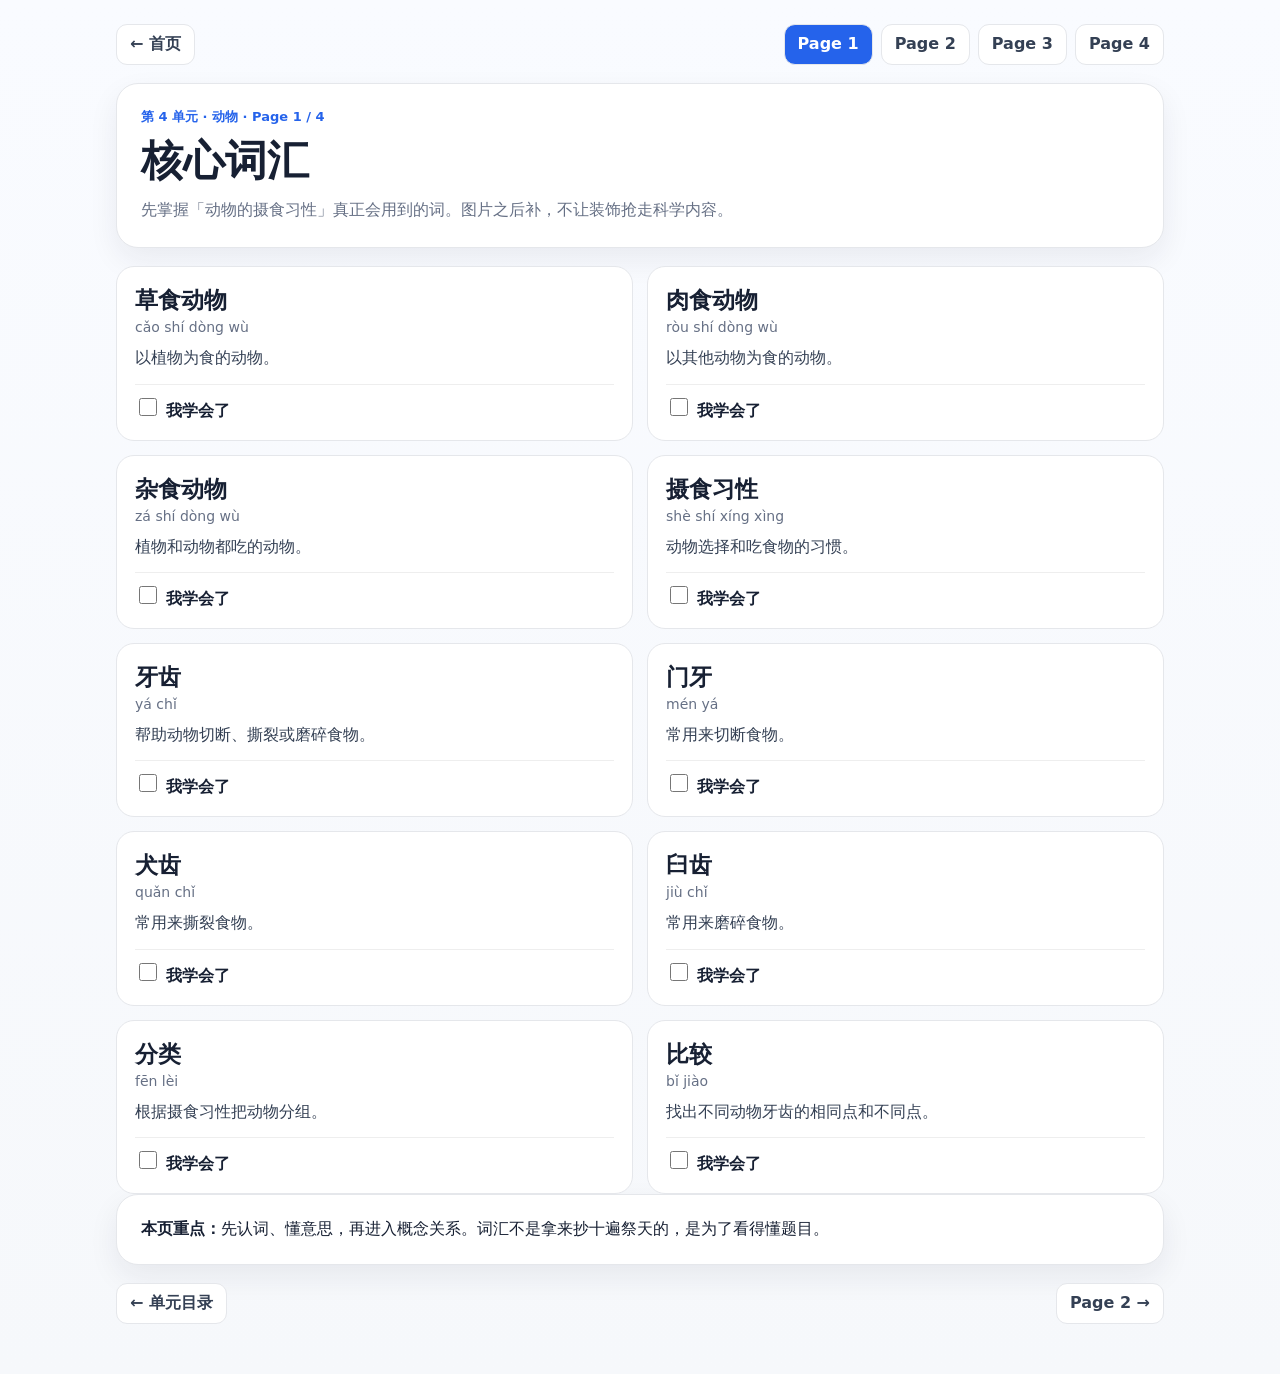
==== unit.html @ 315d16ac "Add reusable Unit 4-10 four-page learning interface" ====
<!doctype html><html lang="zh-Hans"><head><meta charset="utf-8"><meta name="viewport" content="width=device-width,initial-scale=1"><title>三年级科学</title><style>:root{--b:#2563eb;--g:#15803d;--r:#b42318;--bg:#f6f8fb;--line:#e5e7eb;--muted:#667085}*{box-sizing:border-box}body{margin:0;font-family:system-ui,-apple-system,"PingFang SC","Microsoft YaHei",sans-serif;background:linear-gradient(#f9fbff,#f6f8fb);color:#172033}.w{max-width:1080px;margin:auto;padding:24px 16px 50px}.nav,.foot{display:flex;justify-content:space-between;gap:10px;flex-wrap:wrap;margin-bottom:18px}.btn,.tab{border:1px solid var(--line);background:#fff;color:#344054;text-decoration:none;padding:9px 13px;border-radius:11px;font-weight:800}.tabs{display:flex;gap:8px;flex-wrap:wrap}.tab.on{background:var(--b);color:#fff}.hero,.panel{background:#fff;border:1px solid var(--line);border-radius:22px;padding:24px;box-shadow:0 12px 30px #17203312;margin-bottom:18px}.k{color:var(--b);font-size:13px;font-weight:900}h1{font-size:clamp(28px,4vw,42px);margin:7px 0}.sub{color:var(--muted);line-height:1.7}.grid{display:grid;grid-template-columns:repeat(2,1fr);gap:14px}.card{background:#fff;border:1px solid var(--line);border-radius:18px;padding:18px}.word{font-size:23px;font-weight:900}.py{color:var(--muted);font-size:14px;margin:3px 0 10px}.desc{line-height:1.65;color:#344054}.check{display:block;border-top:1px solid #eee;margin-top:12px;padding-top:10px;font-weight:800}.check input{width:18px;height:18px}.big{font-size:20px;font-weight:900;margin-bottom:7px}.box{padding:15px;border-radius:15px;background:#f8fafc;margin:10px 0;line-height:1.7}.qa{border-top:1px solid #eee;padding:16px 0}.qa:first-child{border:0}.ans{color:var(--g);font-weight:850;margin-top:7px}.choices{display:grid;grid-template-columns:1fr 1fr;gap:8px;margin-top:10px}.choice{padding:10px;border:1px solid var(--line);border-radius:11px;background:#fff;font-weight:750;text-align:left}.choice.sel{outline:2px solid #93c5fd}.feedback{margin-top:8px;font-weight:800}.score{font-size:28px;color:var(--b);font-weight:950;margin-top:14px}.foot{margin-top:18px;margin-bottom:0}@media(max-width:680px){.grid,.choices{grid-template-columns:1fr}.hero,.panel{padding:18px}}</style></head><body><main class="w"><div class="nav"><a class="btn" href="index.html">← 首页</a><div class="tabs" id="tabs"></div></div><section class="hero"><div class="k" id="k"></div><h1 id="title"></h1><div class="sub" id="sub"></div></section><div id="content"></div><div class="foot" id="foot"></div></main><script src="units-data.js"></script><script>const q=new URLSearchParams(location.search),u=+q.get('u')||4,p=Math.min(4,Math.max(1,+q.get('p')||1)),d=UNITS[u];if(!d){location.href='index.html'}document.title=`三年级科学｜Unit ${u} ${d.title}｜Page ${p}`;k.textContent=`第 ${u} 单元 · ${d.title} · Page ${p} / 4`;title.textContent=p===1?'核心词汇':p===2?'图解理解（图片稍后补）':p===3?'题目关键词':'快速复习';sub.textContent=p===1?`先掌握「${d.topic}」真正会用到的词。图片之后补，不让装饰抢走科学内容。`:p===2?'先把概念关系看懂；之后加入专用图片时直接增强这一页。':p===3?'看到题目问法，先判断它要你写名称、功能、比较、原因还是关系。':'完成后立即批改。错题回到前面对应概念订正。';tabs.innerHTML=[1,2,3,4].map(x=>`<a class="tab ${x===p?'on':''}" href="unit.html?u=${u}&p=${x}">Page ${x}</a>`).join('');const C=document.getElementById('content');if(p===1){C.innerHTML=`<section class="grid">${d.v.map((x,i)=>`<article class="card"><div class="word">${x[0]}</div><div class="py">${x[1]}</div><div class="desc">${x[2]}</div><label class="check"><input type="checkbox" data-i="${i}"> 我学会了</label></article>`).join('')}</section><section class="panel"><b>本页重点：</b>先认词、懂意思，再进入概念关系。词汇不是拿来抄十遍祭天的，是为了看得懂题目。</section>`;let key=`std3-u${u}-p1`,s=JSON.parse(localStorage.getItem(key)||'{}');document.querySelectorAll('input').forEach(x=>{x.checked=!!s[x.dataset.i];x.onchange=()=>{s[x.dataset.i]=x.checked;localStorage.setItem(key,JSON.stringify(s))}})}else if(p===2){C.innerHTML=`<section class="panel"><div class="big">${d.topic}</div>${d.p2.map((x,i)=>`<div class="box"><b>${i+1}.</b> ${x}</div>`).join('')}</section><section class="panel"><b>图片预留：</b>这一页之后会加入 Unit ${u} 专用教学图，但文字概念已经可以独立学习。</section>`}else if(p===3){C.innerHTML=`<section class="panel">${d.p3.map((x,i)=>`<div class="qa"><div class="big">${i+1}. ${x[0]}</div><div class="ans">答题方向：${x[1]}</div></div>`).join('')}</section>`}else{let pool=d.v.slice(0,8),qs=pool.map((x,i)=>{let wrong=d.v[(i+3)%d.v.length][0];return {q:`哪一个词最符合这个解释：${x[2]}`,a:x[0],b:wrong}});C.innerHTML=`<section class="panel"><div class="big">8 题核心词汇检查</div><div id="quiz">${qs.map((z,i)=>`<div class="qa" data-a="${z.a}"><b>${i+1}. ${z.q}</b><div class="choices"><button class="choice">${z.a}</button><button class="choice">${z.b}</button></div><div class="feedback"></div></div>`).join('')}</div><button class="btn" id="mark">批改答案</button><div class="score" id="score"></div></section>`;document.querySelectorAll('.qa').forEach(e=>e.querySelectorAll('.choice').forEach(b=>b.onclick=()=>{e.querySelectorAll('.choice').forEach(x=>x.classList.remove('sel'));b.classList.add('sel');e.dataset.pick=b.textContent}));mark.onclick=()=>{let n=0,all=true;document.querySelectorAll('.qa').forEach(e=>{if(!e.dataset.pick)all=false;let ok=e.dataset.pick===e.dataset.a;if(ok)n++;e.querySelector('.feedback').textContent=e.dataset.pick?(ok?'正确':'错误。正确答案：'+e.dataset.a):'尚未作答'});score.textContent=all?`${n} / 8`:`${n} / 8（还有题目未作答）`;if(all&&n>=6)localStorage.setItem(`std3-u${u}-p4`,'complete')}}foot.innerHTML=`${p>1?`<a class="btn" href="unit.html?u=${u}&p=${p-1}">← Page ${p-1}</a>`:'<a class="btn" href="index.html">← 单元目录</a>'}${p<4?`<a class="btn" href="unit.html?u=${u}&p=${p+1}">Page ${p+1} →</a>`:'<a class="btn" href="index.html">完成 · 返回首页</a>'}`;</script></body></html>
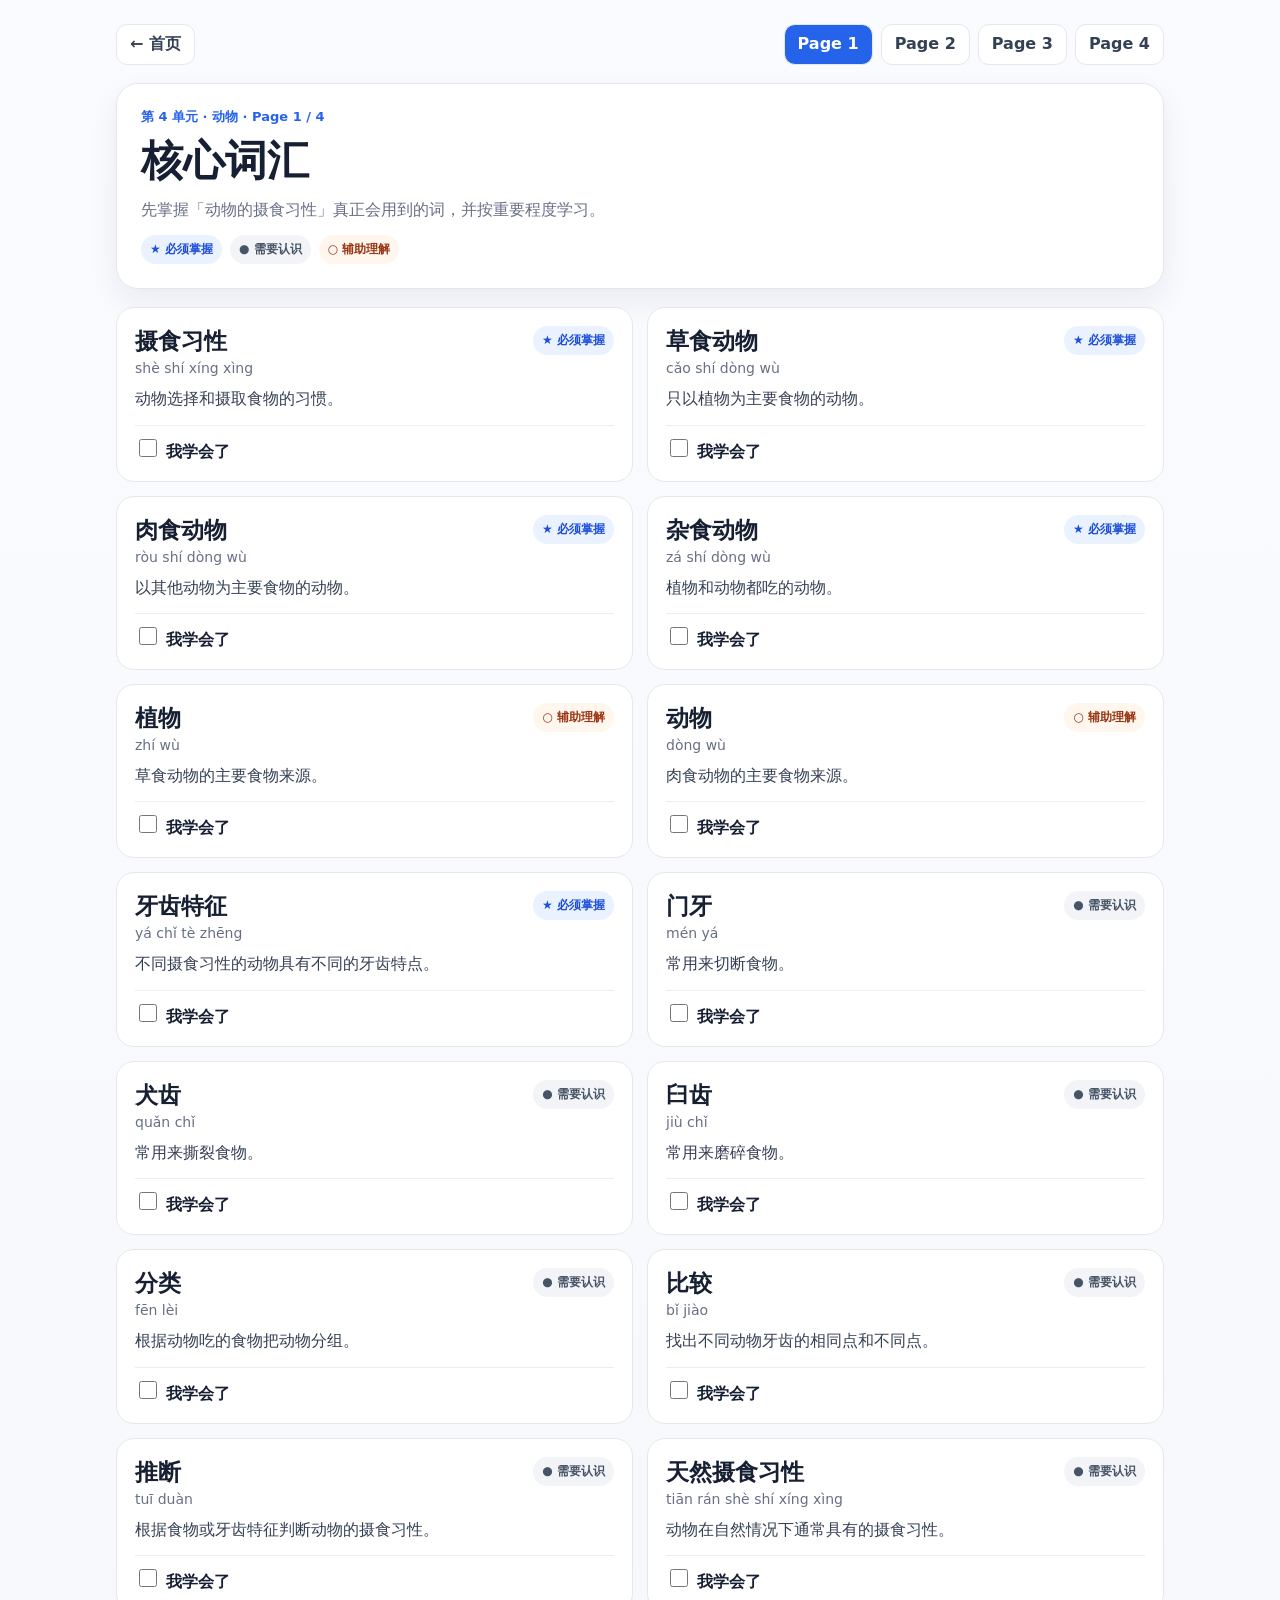
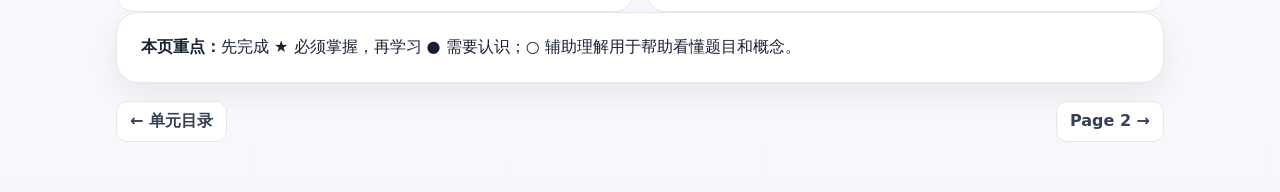
==== commit 91233646: "Add vocabulary priority levels and clean Unit 4-10 learning UI" ====
--- a/unit.html
+++ b/unit.html
@@ -1 +1 @@
-<!doctype html><html lang="zh-Hans"><head><meta charset="utf-8"><meta name="viewport" content="width=device-width,initial-scale=1"><title>三年级科学</title><style>:root{--b:#2563eb;--g:#15803d;--r:#b42318;--bg:#f6f8fb;--line:#e5e7eb;--muted:#667085}*{box-sizing:border-box}body{margin:0;font-family:system-ui,-apple-system,"PingFang SC","Microsoft YaHei",sans-serif;background:linear-gradient(#f9fbff,#f6f8fb);color:#172033}.w{max-width:1080px;margin:auto;padding:24px 16px 50px}.nav,.foot{display:flex;justify-content:space-between;gap:10px;flex-wrap:wrap;margin-bottom:18px}.btn,.tab{border:1px solid var(--line);background:#fff;color:#344054;text-decoration:none;padding:9px 13px;border-radius:11px;font-weight:800}.tabs{display:flex;gap:8px;flex-wrap:wrap}.tab.on{background:var(--b);color:#fff}.hero,.panel{background:#fff;border:1px solid var(--line);border-radius:22px;padding:24px;box-shadow:0 12px 30px #17203312;margin-bottom:18px}.k{color:var(--b);font-size:13px;font-weight:900}h1{font-size:clamp(28px,4vw,42px);margin:7px 0}.sub{color:var(--muted);line-height:1.7}.grid{display:grid;grid-template-columns:repeat(2,1fr);gap:14px}.card{background:#fff;border:1px solid var(--line);border-radius:18px;padding:18px}.word{font-size:23px;font-weight:900}.py{color:var(--muted);font-size:14px;margin:3px 0 10px}.desc{line-height:1.65;color:#344054}.check{display:block;border-top:1px solid #eee;margin-top:12px;padding-top:10px;font-weight:800}.check input{width:18px;height:18px}.big{font-size:20px;font-weight:900;margin-bottom:7px}.box{padding:15px;border-radius:15px;background:#f8fafc;margin:10px 0;line-height:1.7}.qa{border-top:1px solid #eee;padding:16px 0}.qa:first-child{border:0}.ans{color:var(--g);font-weight:850;margin-top:7px}.choices{display:grid;grid-template-columns:1fr 1fr;gap:8px;margin-top:10px}.choice{padding:10px;border:1px solid var(--line);border-radius:11px;background:#fff;font-weight:750;text-align:left}.choice.sel{outline:2px solid #93c5fd}.feedback{margin-top:8px;font-weight:800}.score{font-size:28px;color:var(--b);font-weight:950;margin-top:14px}.foot{margin-top:18px;margin-bottom:0}@media(max-width:680px){.grid,.choices{grid-template-columns:1fr}.hero,.panel{padding:18px}}</style></head><body><main class="w"><div class="nav"><a class="btn" href="index.html">← 首页</a><div class="tabs" id="tabs"></div></div><section class="hero"><div class="k" id="k"></div><h1 id="title"></h1><div class="sub" id="sub"></div></section><div id="content"></div><div class="foot" id="foot"></div></main><script src="units-data.js"></script><script>const q=new URLSearchParams(location.search),u=+q.get('u')||4,p=Math.min(4,Math.max(1,+q.get('p')||1)),d=UNITS[u];if(!d){location.href='index.html'}document.title=`三年级科学｜Unit ${u} ${d.title}｜Page ${p}`;k.textContent=`第 ${u} 单元 · ${d.title} · Page ${p} / 4`;title.textContent=p===1?'核心词汇':p===2?'图解理解（图片稍后补）':p===3?'题目关键词':'快速复习';sub.textContent=p===1?`先掌握「${d.topic}」真正会用到的词。图片之后补，不让装饰抢走科学内容。`:p===2?'先把概念关系看懂；之后加入专用图片时直接增强这一页。':p===3?'看到题目问法，先判断它要你写名称、功能、比较、原因还是关系。':'完成后立即批改。错题回到前面对应概念订正。';tabs.innerHTML=[1,2,3,4].map(x=>`<a class="tab ${x===p?'on':''}" href="unit.html?u=${u}&p=${x}">Page ${x}</a>`).join('');const C=document.getElementById('content');if(p===1){C.innerHTML=`<section class="grid">${d.v.map((x,i)=>`<article class="card"><div class="word">${x[0]}</div><div class="py">${x[1]}</div><div class="desc">${x[2]}</div><label class="check"><input type="checkbox" data-i="${i}"> 我学会了</label></article>`).join('')}</section><section class="panel"><b>本页重点：</b>先认词、懂意思，再进入概念关系。词汇不是拿来抄十遍祭天的，是为了看得懂题目。</section>`;let key=`std3-u${u}-p1`,s=JSON.parse(localStorage.getItem(key)||'{}');document.querySelectorAll('input').forEach(x=>{x.checked=!!s[x.dataset.i];x.onchange=()=>{s[x.dataset.i]=x.checked;localStorage.setItem(key,JSON.stringify(s))}})}else if(p===2){C.innerHTML=`<section class="panel"><div class="big">${d.topic}</div>${d.p2.map((x,i)=>`<div class="box"><b>${i+1}.</b> ${x}</div>`).join('')}</section><section class="panel"><b>图片预留：</b>这一页之后会加入 Unit ${u} 专用教学图，但文字概念已经可以独立学习。</section>`}else if(p===3){C.innerHTML=`<section class="panel">${d.p3.map((x,i)=>`<div class="qa"><div class="big">${i+1}. ${x[0]}</div><div class="ans">答题方向：${x[1]}</div></div>`).join('')}</section>`}else{let pool=d.v.slice(0,8),qs=pool.map((x,i)=>{let wrong=d.v[(i+3)%d.v.length][0];return {q:`哪一个词最符合这个解释：${x[2]}`,a:x[0],b:wrong}});C.innerHTML=`<section class="panel"><div class="big">8 题核心词汇检查</div><div id="quiz">${qs.map((z,i)=>`<div class="qa" data-a="${z.a}"><b>${i+1}. ${z.q}</b><div class="choices"><button class="choice">${z.a}</button><button class="choice">${z.b}</button></div><div class="feedback"></div></div>`).join('')}</div><button class="btn" id="mark">批改答案</button><div class="score" id="score"></div></section>`;document.querySelectorAll('.qa').forEach(e=>e.querySelectorAll('.choice').forEach(b=>b.onclick=()=>{e.querySelectorAll('.choice').forEach(x=>x.classList.remove('sel'));b.classList.add('sel');e.dataset.pick=b.textContent}));mark.onclick=()=>{let n=0,all=true;document.querySelectorAll('.qa').forEach(e=>{if(!e.dataset.pick)all=false;let ok=e.dataset.pick===e.dataset.a;if(ok)n++;e.querySelector('.feedback').textContent=e.dataset.pick?(ok?'正确':'错误。正确答案：'+e.dataset.a):'尚未作答'});score.textContent=all?`${n} / 8`:`${n} / 8（还有题目未作答）`;if(all&&n>=6)localStorage.setItem(`std3-u${u}-p4`,'complete')}}foot.innerHTML=`${p>1?`<a class="btn" href="unit.html?u=${u}&p=${p-1}">← Page ${p-1}</a>`:'<a class="btn" href="index.html">← 单元目录</a>'}${p<4?`<a class="btn" href="unit.html?u=${u}&p=${p+1}">Page ${p+1} →</a>`:'<a class="btn" href="index.html">完成 · 返回首页</a>'}`;</script></body></html>+<!doctype html><html lang="zh-Hans"><head><meta charset="utf-8"><meta name="viewport" content="width=device-width,initial-scale=1"><title>三年级科学</title><style>:root{--b:#2563eb;--g:#15803d;--r:#b42318;--bg:#f6f8fb;--line:#e5e7eb;--muted:#667085}*{box-sizing:border-box}body{margin:0;font-family:system-ui,-apple-system,"PingFang SC","Microsoft YaHei",sans-serif;background:linear-gradient(#f9fbff,#f6f8fb);color:#172033}.w{max-width:1080px;margin:auto;padding:24px 16px 50px}.nav,.foot{display:flex;justify-content:space-between;gap:10px;flex-wrap:wrap;margin-bottom:18px}.btn,.tab{border:1px solid var(--line);background:#fff;color:#344054;text-decoration:none;padding:9px 13px;border-radius:11px;font-weight:800}.tabs{display:flex;gap:8px;flex-wrap:wrap}.tab.on{background:var(--b);color:#fff}.hero,.panel{background:#fff;border:1px solid var(--line);border-radius:22px;padding:24px;box-shadow:0 12px 30px #17203312;margin-bottom:18px}.k{color:var(--b);font-size:13px;font-weight:900}h1{font-size:clamp(28px,4vw,42px);margin:7px 0}.sub{color:var(--muted);line-height:1.7}.legend{display:flex;gap:8px;flex-wrap:wrap;margin-top:12px}.badge{font-size:12px;font-weight:900;padding:6px 9px;border-radius:999px}.lvA{background:#eaf2ff;color:#1d4ed8}.lvB{background:#f2f4f7;color:#475467}.lvC{background:#fff7ed;color:#9a3412}.grid{display:grid;grid-template-columns:repeat(2,1fr);gap:14px}.card{background:#fff;border:1px solid var(--line);border-radius:18px;padding:18px}.head{display:flex;justify-content:space-between;gap:10px;align-items:flex-start}.word{font-size:23px;font-weight:900}.py{color:var(--muted);font-size:14px;margin:3px 0 10px}.desc{line-height:1.65;color:#344054}.check{display:block;border-top:1px solid #eee;margin-top:12px;padding-top:10px;font-weight:800}.check input{width:18px;height:18px}.big{font-size:20px;font-weight:900;margin-bottom:7px}.box{padding:15px;border-radius:15px;background:#f8fafc;margin:10px 0;line-height:1.7}.qa{border-top:1px solid #eee;padding:16px 0}.qa:first-child{border:0}.ans{color:var(--g);font-weight:850;margin-top:7px}.choices{display:grid;grid-template-columns:1fr 1fr;gap:8px;margin-top:10px}.choice{padding:10px;border:1px solid var(--line);border-radius:11px;background:#fff;font-weight:750;text-align:left}.choice.sel{outline:2px solid #93c5fd}.feedback{margin-top:8px;font-weight:800}.score{font-size:28px;color:var(--b);font-weight:950;margin-top:14px}.foot{margin-top:18px;margin-bottom:0}@media(max-width:680px){.grid,.choices{grid-template-columns:1fr}.hero,.panel{padding:18px}}</style></head><body><main class="w"><div class="nav"><a class="btn" href="index.html">← 首页</a><div class="tabs" id="tabs"></div></div><section class="hero"><div class="k" id="k"></div><h1 id="title"></h1><div class="sub" id="sub"></div><div class="legend" id="legend"></div></section><div id="content"></div><div class="foot" id="foot"></div></main><script src="units-data.js"></script><script>const q=new URLSearchParams(location.search),u=+q.get('u')||4,p=Math.min(4,Math.max(1,+q.get('p')||1)),d=UNITS[u];if(!d){location.href='index.html'}const levels={4:['A','A','A','A','C','C','A','B','B','B','B','B','B','B'],5:['A','A','A','A','A','A','A','A','B','A','B','B'],6:['A','A','A','A','A','A','B','A','A','A','A','B','A','A','A','A','B','A','A','A','A','B'],7:['A','C','C','A','A','A','A','B','B','A','B','B'],8:['A','A','A','A','A','A','A','A','B','B','B','B','B','A','B'],9:['A','A','A','B','B','B','B','A','A','A','A','A','A','A','A','A','A','A','A','A','B','B'],10:['B','A','A','A','A','B','B','A','A','A','B','A','A','B','B']};const levelText={A:'★ 必须掌握',B:'● 需要认识',C:'○ 辅助理解'};document.title=`三年级科学｜Unit ${u} ${d.title}｜Page ${p}`;k.textContent=`第 ${u} 单元 · ${d.title} · Page ${p} / 4`;title.textContent=p===1?'核心词汇':p===2?'图解理解（图片稍后补）':p===3?'题目关键词':'快速复习';sub.textContent=p===1?`先掌握「${d.topic}」真正会用到的词，并按重要程度学习。`:p===2?'先把概念关系看懂；之后加入专用图片时直接增强这一页。':p===3?'看到题目问法，先判断它要你写名称、功能、比较、原因还是关系。':'完成后立即批改。错题回到前面对应概念订正。';legend.innerHTML=p===1?'<span class="badge lvA">★ 必须掌握</span><span class="badge lvB">● 需要认识</span><span class="badge lvC">○ 辅助理解</span>':'';tabs.innerHTML=[1,2,3,4].map(x=>`<a class="tab ${x===p?'on':''}" href="unit.html?u=${u}&p=${x}">Page ${x}</a>`).join('');const C=document.getElementById('content');if(p===1){C.innerHTML=`<section class="grid">${d.v.map((x,i)=>{const lv=(levels[u]||[])[i]||'B';return `<article class="card"><div class="head"><div><div class="word">${x[0]}</div><div class="py">${x[1]}</div></div><span class="badge lv${lv}">${levelText[lv]}</span></div><div class="desc">${x[2]}</div><label class="check"><input type="checkbox" data-i="${i}"> 我学会了</label></article>`}).join('')}</section><section class="panel"><b>本页重点：</b>先完成 ★ 必须掌握，再学习 ● 需要认识；○ 辅助理解用于帮助看懂题目和概念。</section>`;let key=`std3-u${u}-p1`,s=JSON.parse(localStorage.getItem(key)||'{}');document.querySelectorAll('input').forEach(x=>{x.checked=!!s[x.dataset.i];x.onchange=()=>{s[x.dataset.i]=x.checked;localStorage.setItem(key,JSON.stringify(s))}})}else if(p===2){C.innerHTML=`<section class="panel"><div class="big">${d.topic}</div>${d.p2.map((x,i)=>`<div class="box"><b>${i+1}.</b> ${x}</div>`).join('')}</section><section class="panel"><b>图片预留：</b>这一页之后会加入 Unit ${u} 专用教学图，目前文字概念已经可以独立学习。</section>`}else if(p===3){C.innerHTML=`<section class="panel">${d.p3.map((x,i)=>`<div class="qa"><div class="big">${i+1}. ${x[0]}</div><div class="ans">答题方向：${x[1]}</div></div>`).join('')}</section>`}else{let pool=d.v.filter((x,i)=>((levels[u]||[])[i]||'B')==='A').slice(0,8);if(pool.length<8)pool=d.v.slice(0,8);let qs=pool.map((x,i)=>{let wrong=d.v[(i+3)%d.v.length][0];return {q:`哪一个词最符合这个解释：${x[2]}`,a:x[0],b:wrong}});C.innerHTML=`<section class="panel"><div class="big">8 题核心词汇检查</div><div id="quiz">${qs.map((z,i)=>`<div class="qa" data-a="${z.a}"><b>${i+1}. ${z.q}</b><div class="choices"><button class="choice">${z.a}</button><button class="choice">${z.b}</button></div><div class="feedback"></div></div>`).join('')}</div><button class="btn" id="mark">批改答案</button><div class="score" id="score"></div></section>`;document.querySelectorAll('.qa').forEach(e=>e.querySelectorAll('.choice').forEach(b=>b.onclick=()=>{e.querySelectorAll('.choice').forEach(x=>x.classList.remove('sel'));b.classList.add('sel');e.dataset.pick=b.textContent}));mark.onclick=()=>{let n=0,all=true;document.querySelectorAll('.qa').forEach(e=>{if(!e.dataset.pick)all=false;let ok=e.dataset.pick===e.dataset.a;if(ok)n++;e.querySelector('.feedback').textContent=e.dataset.pick?(ok?'正确':'错误。正确答案：'+e.dataset.a):'尚未作答'});score.textContent=all?`${n} / 8`:`${n} / 8（还有题目未作答）`;if(all&&n>=6)localStorage.setItem(`std3-u${u}-p4`,'complete')}}foot.innerHTML=`${p>1?`<a class="btn" href="unit.html?u=${u}&p=${p-1}">← Page ${p-1}</a>`:'<a class="btn" href="index.html">← 单元目录</a>'}${p<4?`<a class="btn" href="unit.html?u=${u}&p=${p+1}">Page ${p+1} →</a>`:'<a class="btn" href="index.html">完成 · 返回首页</a>'}`;</script></body></html>
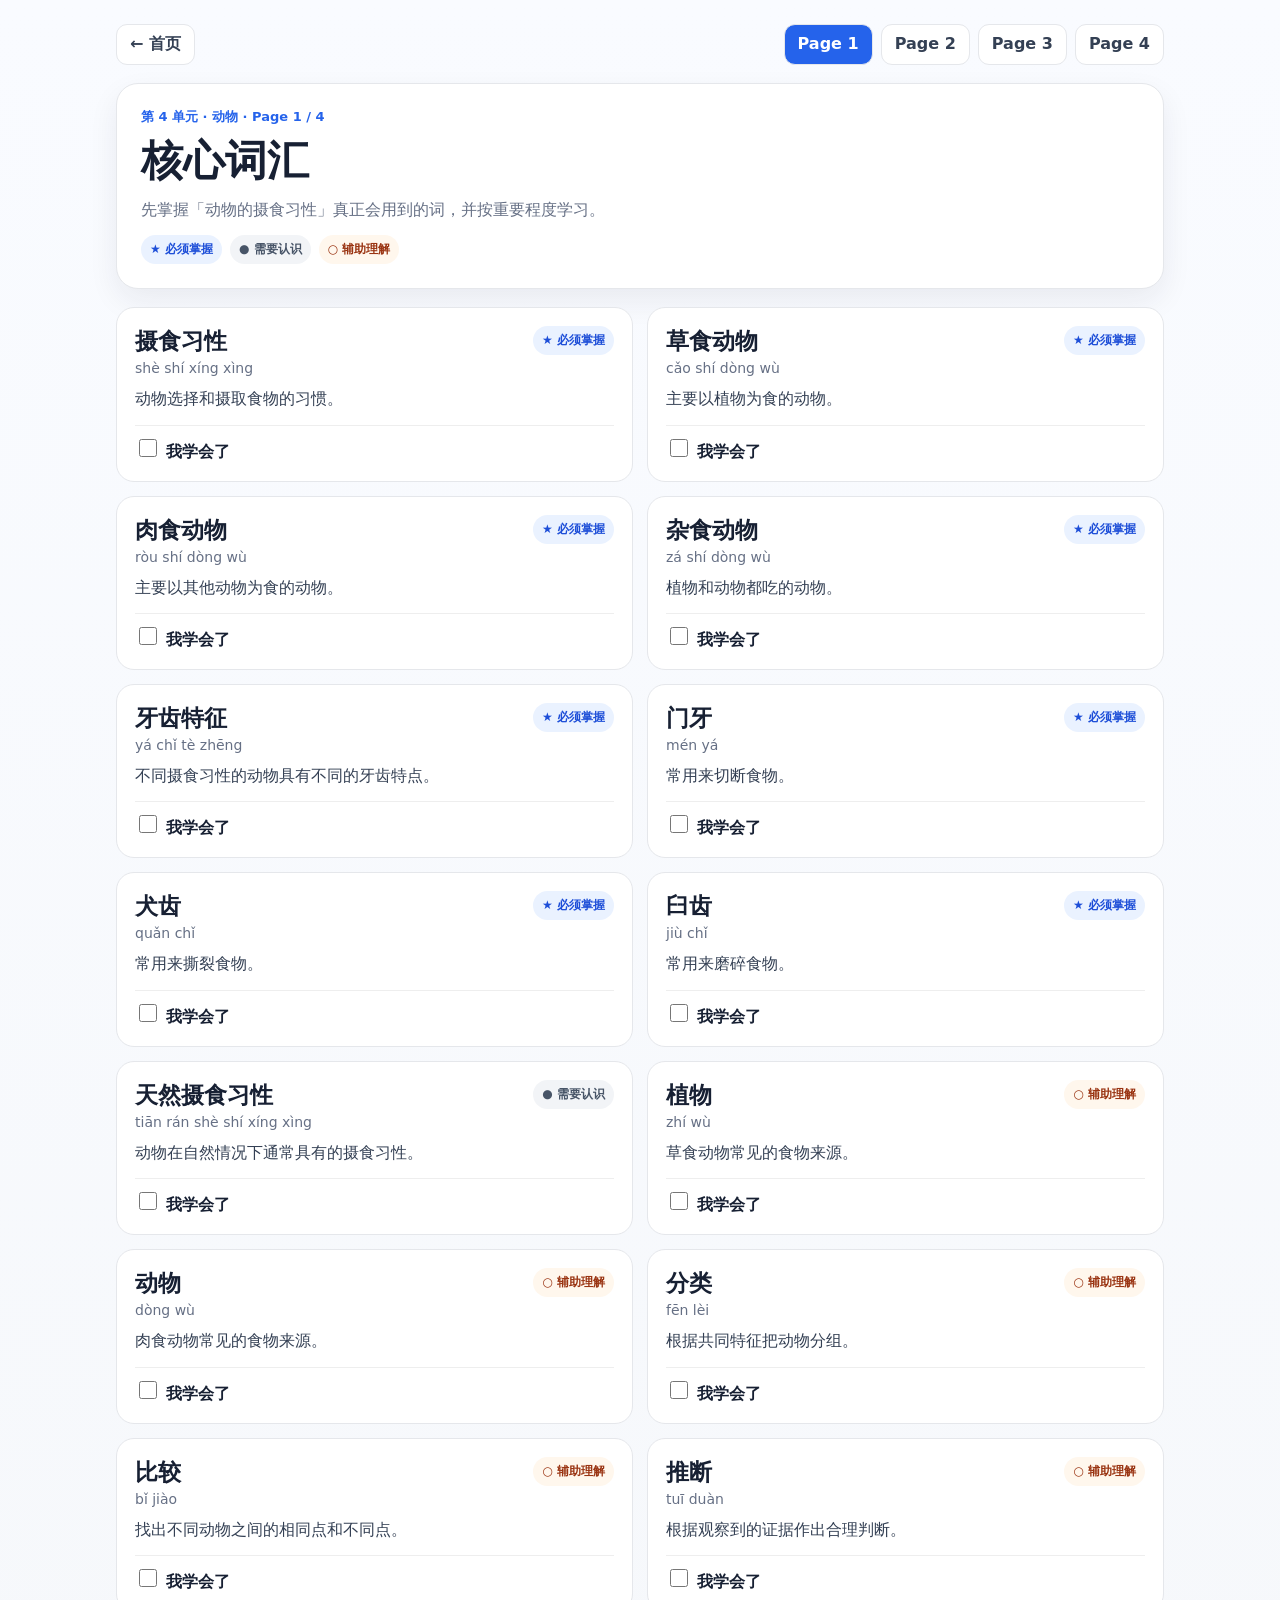
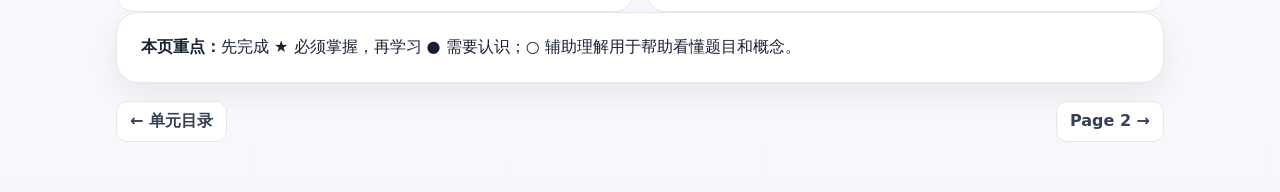
==== commit 07522010: "Fix Unit 4-10 level mapping and balanced review coverage" ====
--- a/unit.html
+++ b/unit.html
@@ -1 +1 @@
-<!doctype html><html lang="zh-Hans"><head><meta charset="utf-8"><meta name="viewport" content="width=device-width,initial-scale=1"><title>三年级科学</title><style>:root{--b:#2563eb;--g:#15803d;--r:#b42318;--bg:#f6f8fb;--line:#e5e7eb;--muted:#667085}*{box-sizing:border-box}body{margin:0;font-family:system-ui,-apple-system,"PingFang SC","Microsoft YaHei",sans-serif;background:linear-gradient(#f9fbff,#f6f8fb);color:#172033}.w{max-width:1080px;margin:auto;padding:24px 16px 50px}.nav,.foot{display:flex;justify-content:space-between;gap:10px;flex-wrap:wrap;margin-bottom:18px}.btn,.tab{border:1px solid var(--line);background:#fff;color:#344054;text-decoration:none;padding:9px 13px;border-radius:11px;font-weight:800}.tabs{display:flex;gap:8px;flex-wrap:wrap}.tab.on{background:var(--b);color:#fff}.hero,.panel{background:#fff;border:1px solid var(--line);border-radius:22px;padding:24px;box-shadow:0 12px 30px #17203312;margin-bottom:18px}.k{color:var(--b);font-size:13px;font-weight:900}h1{font-size:clamp(28px,4vw,42px);margin:7px 0}.sub{color:var(--muted);line-height:1.7}.legend{display:flex;gap:8px;flex-wrap:wrap;margin-top:12px}.badge{font-size:12px;font-weight:900;padding:6px 9px;border-radius:999px}.lvA{background:#eaf2ff;color:#1d4ed8}.lvB{background:#f2f4f7;color:#475467}.lvC{background:#fff7ed;color:#9a3412}.grid{display:grid;grid-template-columns:repeat(2,1fr);gap:14px}.card{background:#fff;border:1px solid var(--line);border-radius:18px;padding:18px}.head{display:flex;justify-content:space-between;gap:10px;align-items:flex-start}.word{font-size:23px;font-weight:900}.py{color:var(--muted);font-size:14px;margin:3px 0 10px}.desc{line-height:1.65;color:#344054}.check{display:block;border-top:1px solid #eee;margin-top:12px;padding-top:10px;font-weight:800}.check input{width:18px;height:18px}.big{font-size:20px;font-weight:900;margin-bottom:7px}.box{padding:15px;border-radius:15px;background:#f8fafc;margin:10px 0;line-height:1.7}.qa{border-top:1px solid #eee;padding:16px 0}.qa:first-child{border:0}.ans{color:var(--g);font-weight:850;margin-top:7px}.choices{display:grid;grid-template-columns:1fr 1fr;gap:8px;margin-top:10px}.choice{padding:10px;border:1px solid var(--line);border-radius:11px;background:#fff;font-weight:750;text-align:left}.choice.sel{outline:2px solid #93c5fd}.feedback{margin-top:8px;font-weight:800}.score{font-size:28px;color:var(--b);font-weight:950;margin-top:14px}.foot{margin-top:18px;margin-bottom:0}@media(max-width:680px){.grid,.choices{grid-template-columns:1fr}.hero,.panel{padding:18px}}</style></head><body><main class="w"><div class="nav"><a class="btn" href="index.html">← 首页</a><div class="tabs" id="tabs"></div></div><section class="hero"><div class="k" id="k"></div><h1 id="title"></h1><div class="sub" id="sub"></div><div class="legend" id="legend"></div></section><div id="content"></div><div class="foot" id="foot"></div></main><script src="units-data.js"></script><script>const q=new URLSearchParams(location.search),u=+q.get('u')||4,p=Math.min(4,Math.max(1,+q.get('p')||1)),d=UNITS[u];if(!d){location.href='index.html'}const levels={4:['A','A','A','A','C','C','A','B','B','B','B','B','B','B'],5:['A','A','A','A','A','A','A','A','B','A','B','B'],6:['A','A','A','A','A','A','B','A','A','A','A','B','A','A','A','A','B','A','A','A','A','B'],7:['A','C','C','A','A','A','A','B','B','A','B','B'],8:['A','A','A','A','A','A','A','A','B','B','B','B','B','A','B'],9:['A','A','A','B','B','B','B','A','A','A','A','A','A','A','A','A','A','A','A','A','B','B'],10:['B','A','A','A','A','B','B','A','A','A','B','A','A','B','B']};const levelText={A:'★ 必须掌握',B:'● 需要认识',C:'○ 辅助理解'};document.title=`三年级科学｜Unit ${u} ${d.title}｜Page ${p}`;k.textContent=`第 ${u} 单元 · ${d.title} · Page ${p} / 4`;title.textContent=p===1?'核心词汇':p===2?'图解理解（图片稍后补）':p===3?'题目关键词':'快速复习';sub.textContent=p===1?`先掌握「${d.topic}」真正会用到的词，并按重要程度学习。`:p===2?'先把概念关系看懂；之后加入专用图片时直接增强这一页。':p===3?'看到题目问法，先判断它要你写名称、功能、比较、原因还是关系。':'完成后立即批改。错题回到前面对应概念订正。';legend.innerHTML=p===1?'<span class="badge lvA">★ 必须掌握</span><span class="badge lvB">● 需要认识</span><span class="badge lvC">○ 辅助理解</span>':'';tabs.innerHTML=[1,2,3,4].map(x=>`<a class="tab ${x===p?'on':''}" href="unit.html?u=${u}&p=${x}">Page ${x}</a>`).join('');const C=document.getElementById('content');if(p===1){C.innerHTML=`<section class="grid">${d.v.map((x,i)=>{const lv=(levels[u]||[])[i]||'B';return `<article class="card"><div class="head"><div><div class="word">${x[0]}</div><div class="py">${x[1]}</div></div><span class="badge lv${lv}">${levelText[lv]}</span></div><div class="desc">${x[2]}</div><label class="check"><input type="checkbox" data-i="${i}"> 我学会了</label></article>`}).join('')}</section><section class="panel"><b>本页重点：</b>先完成 ★ 必须掌握，再学习 ● 需要认识；○ 辅助理解用于帮助看懂题目和概念。</section>`;let key=`std3-u${u}-p1`,s=JSON.parse(localStorage.getItem(key)||'{}');document.querySelectorAll('input').forEach(x=>{x.checked=!!s[x.dataset.i];x.onchange=()=>{s[x.dataset.i]=x.checked;localStorage.setItem(key,JSON.stringify(s))}})}else if(p===2){C.innerHTML=`<section class="panel"><div class="big">${d.topic}</div>${d.p2.map((x,i)=>`<div class="box"><b>${i+1}.</b> ${x}</div>`).join('')}</section><section class="panel"><b>图片预留：</b>这一页之后会加入 Unit ${u} 专用教学图，目前文字概念已经可以独立学习。</section>`}else if(p===3){C.innerHTML=`<section class="panel">${d.p3.map((x,i)=>`<div class="qa"><div class="big">${i+1}. ${x[0]}</div><div class="ans">答题方向：${x[1]}</div></div>`).join('')}</section>`}else{let pool=d.v.filter((x,i)=>((levels[u]||[])[i]||'B')==='A').slice(0,8);if(pool.length<8)pool=d.v.slice(0,8);let qs=pool.map((x,i)=>{let wrong=d.v[(i+3)%d.v.length][0];return {q:`哪一个词最符合这个解释：${x[2]}`,a:x[0],b:wrong}});C.innerHTML=`<section class="panel"><div class="big">8 题核心词汇检查</div><div id="quiz">${qs.map((z,i)=>`<div class="qa" data-a="${z.a}"><b>${i+1}. ${z.q}</b><div class="choices"><button class="choice">${z.a}</button><button class="choice">${z.b}</button></div><div class="feedback"></div></div>`).join('')}</div><button class="btn" id="mark">批改答案</button><div class="score" id="score"></div></section>`;document.querySelectorAll('.qa').forEach(e=>e.querySelectorAll('.choice').forEach(b=>b.onclick=()=>{e.querySelectorAll('.choice').forEach(x=>x.classList.remove('sel'));b.classList.add('sel');e.dataset.pick=b.textContent}));mark.onclick=()=>{let n=0,all=true;document.querySelectorAll('.qa').forEach(e=>{if(!e.dataset.pick)all=false;let ok=e.dataset.pick===e.dataset.a;if(ok)n++;e.querySelector('.feedback').textContent=e.dataset.pick?(ok?'正确':'错误。正确答案：'+e.dataset.a):'尚未作答'});score.textContent=all?`${n} / 8`:`${n} / 8（还有题目未作答）`;if(all&&n>=6)localStorage.setItem(`std3-u${u}-p4`,'complete')}}foot.innerHTML=`${p>1?`<a class="btn" href="unit.html?u=${u}&p=${p-1}">← Page ${p-1}</a>`:'<a class="btn" href="index.html">← 单元目录</a>'}${p<4?`<a class="btn" href="unit.html?u=${u}&p=${p+1}">Page ${p+1} →</a>`:'<a class="btn" href="index.html">完成 · 返回首页</a>'}`;</script></body></html>+<!doctype html><html lang="zh-Hans"><head><meta charset="utf-8"><meta name="viewport" content="width=device-width,initial-scale=1"><title>三年级科学</title><style>:root{--b:#2563eb;--g:#15803d;--r:#b42318;--bg:#f6f8fb;--line:#e5e7eb;--muted:#667085}*{box-sizing:border-box}body{margin:0;font-family:system-ui,-apple-system,"PingFang SC","Microsoft YaHei",sans-serif;background:linear-gradient(#f9fbff,#f6f8fb);color:#172033}.w{max-width:1080px;margin:auto;padding:24px 16px 50px}.nav,.foot{display:flex;justify-content:space-between;gap:10px;flex-wrap:wrap;margin-bottom:18px}.btn,.tab{border:1px solid var(--line);background:#fff;color:#344054;text-decoration:none;padding:9px 13px;border-radius:11px;font-weight:800;cursor:pointer}.tabs{display:flex;gap:8px;flex-wrap:wrap}.tab.on{background:var(--b);color:#fff}.hero,.panel{background:#fff;border:1px solid var(--line);border-radius:22px;padding:24px;box-shadow:0 12px 30px #17203312;margin-bottom:18px}.k{color:var(--b);font-size:13px;font-weight:900}h1{font-size:clamp(28px,4vw,42px);margin:7px 0}.sub{color:var(--muted);line-height:1.7}.legend{display:flex;gap:8px;flex-wrap:wrap;margin-top:12px}.badge{font-size:12px;font-weight:900;padding:6px 9px;border-radius:999px}.lvA{background:#eaf2ff;color:#1d4ed8}.lvB{background:#f2f4f7;color:#475467}.lvC{background:#fff7ed;color:#9a3412}.grid{display:grid;grid-template-columns:repeat(2,1fr);gap:14px}.card{background:#fff;border:1px solid var(--line);border-radius:18px;padding:18px}.head{display:flex;justify-content:space-between;gap:10px;align-items:flex-start}.word{font-size:23px;font-weight:900}.py{color:var(--muted);font-size:14px;margin:3px 0 10px}.desc{line-height:1.65;color:#344054}.check{display:block;border-top:1px solid #eee;margin-top:12px;padding-top:10px;font-weight:800}.check input{width:18px;height:18px}.big{font-size:20px;font-weight:900;margin-bottom:7px}.box{padding:15px;border-radius:15px;background:#f8fafc;margin:10px 0;line-height:1.7}.qa{border-top:1px solid #eee;padding:16px 0}.qa:first-child{border:0}.ans{color:var(--g);font-weight:850;margin-top:7px}.choices{display:grid;grid-template-columns:1fr 1fr;gap:8px;margin-top:10px}.choice{padding:10px;border:1px solid var(--line);border-radius:11px;background:#fff;font-weight:750;text-align:left;cursor:pointer}.choice.sel{outline:2px solid #93c5fd;background:#eff6ff}.choice.correct{background:#dcfce7;border-color:#86efac}.choice.wrong{background:#fee2e2;border-color:#fecaca}.feedback{margin-top:8px;font-weight:800;line-height:1.55}.score{font-size:28px;color:var(--b);font-weight:950;margin-top:14px}.foot{margin-top:18px;margin-bottom:0}@media(max-width:680px){.grid,.choices{grid-template-columns:1fr}.hero,.panel{padding:18px}}</style></head><body><main class="w"><div class="nav"><a class="btn" href="index.html">← 首页</a><div class="tabs" id="tabs"></div></div><section class="hero"><div class="k" id="k"></div><h1 id="title"></h1><div class="sub" id="sub"></div><div class="legend" id="legend"></div></section><div id="content"></div><div class="foot" id="foot"></div></main><script src="units-data.js"></script><script>const q=new URLSearchParams(location.search),u=+q.get('u')||4,p=Math.min(4,Math.max(1,+q.get('p')||1)),d=UNITS[u];if(!d)location.href='index.html';const levelClass={must:'A',know:'B',support:'C'},levelText={must:'★ 必须掌握',know:'● 需要认识',support:'○ 辅助理解'};const getLevel=x=>x[3]||'know';document.title=`三年级科学｜Unit ${u} ${d.title}｜Page ${p}`;k.textContent=`第 ${u} 单元 · ${d.title} · Page ${p} / 4`;title.textContent=p===1?'核心词汇':p===2?'图解理解（图片稍后补）':p===3?'题目关键词':'快速复习';sub.textContent=p===1?`先掌握「${d.topic}」真正会用到的词，并按重要程度学习。`:p===2?'先理解概念之间的关系。图片之后补入，不影响现阶段学习。':p===3?'看到题目问法，先判断它要你写名称、功能、比较、原因还是关系。':'完成后立即批改，错题会显示正确答案。';legend.innerHTML=p===1?'<span class="badge lvA">★ 必须掌握</span><span class="badge lvB">● 需要认识</span><span class="badge lvC">○ 辅助理解</span>':'';tabs.innerHTML=[1,2,3,4].map(x=>`<a class="tab ${x===p?'on':''}" href="unit.html?u=${u}&p=${x}">Page ${x}</a>`).join('');const C=document.getElementById('content');if(p===1){C.innerHTML=`<section class="grid">${d.v.map((x,i)=>{const lv=getLevel(x),cl=levelClass[lv]||'B';return `<article class="card"><div class="head"><div><div class="word">${x[0]}</div><div class="py">${x[1]}</div></div><span class="badge lv${cl}">${levelText[lv]||levelText.know}</span></div><div class="desc">${x[2]}</div><label class="check"><input type="checkbox" data-i="${i}"> 我学会了</label></article>`}).join('')}</section><section class="panel"><b>本页重点：</b>先完成 ★ 必须掌握，再学习 ● 需要认识；○ 辅助理解用于帮助看懂题目和概念。</section>`;let key=`std3-u${u}-p1`,s=JSON.parse(localStorage.getItem(key)||'{}');document.querySelectorAll('input').forEach(x=>{x.checked=!!s[x.dataset.i];x.onchange=()=>{s[x.dataset.i]=x.checked;localStorage.setItem(key,JSON.stringify(s))}})}else if(p===2){C.innerHTML=`<section class="panel"><div class="big">${d.topic}</div>${d.p2.map((x,i)=>`<div class="box"><b>${i+1}.</b> ${x}</div>`).join('')}</section><section class="panel"><b>图片预留：</b>Unit ${u} 的专用教学图稍后加入；本页文字概念已经按锁定词汇同步。</section>`}else if(p===3){C.innerHTML=`<section class="panel">${d.p3.map((x,i)=>`<div class="qa"><div class="big">${i+1}. ${x[0]}</div><div class="ans">答题方向：${x[1]}</div></div>`).join('')}</section>`}else{function sampleEvenly(arr,n=10){if(arr.length<=n)return arr;return Array.from({length:n},(_,i)=>arr[Math.round(i*(arr.length-1)/(n-1))])}let must=d.v.filter(x=>getLevel(x)==='must');let pool=sampleEvenly(must,must.length>=8?10:8);if(pool.length<8){const extra=d.v.filter(x=>getLevel(x)!=='must'&&!pool.includes(x));pool=pool.concat(extra.slice(0,8-pool.length))}let qs=pool.map((x,i)=>{let candidates=d.v.filter(y=>y[0]!==x[0]);let wrong=candidates[(i*3+u)%candidates.length][0];return{q:`哪一个词最符合这个解释：${x[2]}`,a:x[0],b:wrong}});C.innerHTML=`<section class="panel"><div class="big">${qs.length} 题核心词汇检查</div><div class="sub">题目会从本单元 ★ 必须掌握词汇中均衡抽取，避免只考词表最前面的内容。</div><div id="quiz">${qs.map((z,i)=>`<div class="qa" data-a="${z.a}"><b>${i+1}. ${z.q}</b><div class="choices"><button class="choice">${z.a}</button><button class="choice">${z.b}</button></div><div class="feedback"></div></div>`).join('')}</div><button class="btn" id="mark">批改答案</button><div class="score" id="score"></div></section>`;document.querySelectorAll('.qa').forEach(e=>e.querySelectorAll('.choice').forEach(b=>b.onclick=()=>{e.querySelectorAll('.choice').forEach(x=>x.classList.remove('sel'));b.classList.add('sel');e.dataset.pick=b.textContent}));document.getElementById('mark').onclick=()=>{let n=0,all=true;document.querySelectorAll('.qa').forEach(e=>{e.querySelectorAll('.choice').forEach(b=>b.classList.remove('correct','wrong'));if(!e.dataset.pick){all=false;e.querySelector('.feedback').textContent='尚未作答';return}let ok=e.dataset.pick===e.dataset.a;if(ok)n++;e.querySelectorAll('.choice').forEach(b=>{if(b.textContent===e.dataset.a)b.classList.add('correct');else if(b.textContent===e.dataset.pick)b.classList.add('wrong')});e.querySelector('.feedback').textContent=ok?'正确':'错误。正确答案：'+e.dataset.a});document.getElementById('score').textContent=all?`${n} / ${qs.length}`:`${n} / ${qs.length}（还有题目未作答）`;if(all&&n/qs.length>=.75)localStorage.setItem(`std3-u${u}-p4`,'complete')}}document.getElementById('foot').innerHTML=`${p>1?`<a class="btn" href="unit.html?u=${u}&p=${p-1}">← Page ${p-1}</a>`:'<a class="btn" href="index.html">← 单元目录</a>'}${p<4?`<a class="btn" href="unit.html?u=${u}&p=${p+1}">Page ${p+1} →</a>`:'<a class="btn" href="index.html">完成 · 返回首页</a>'}`;</script></body></html>
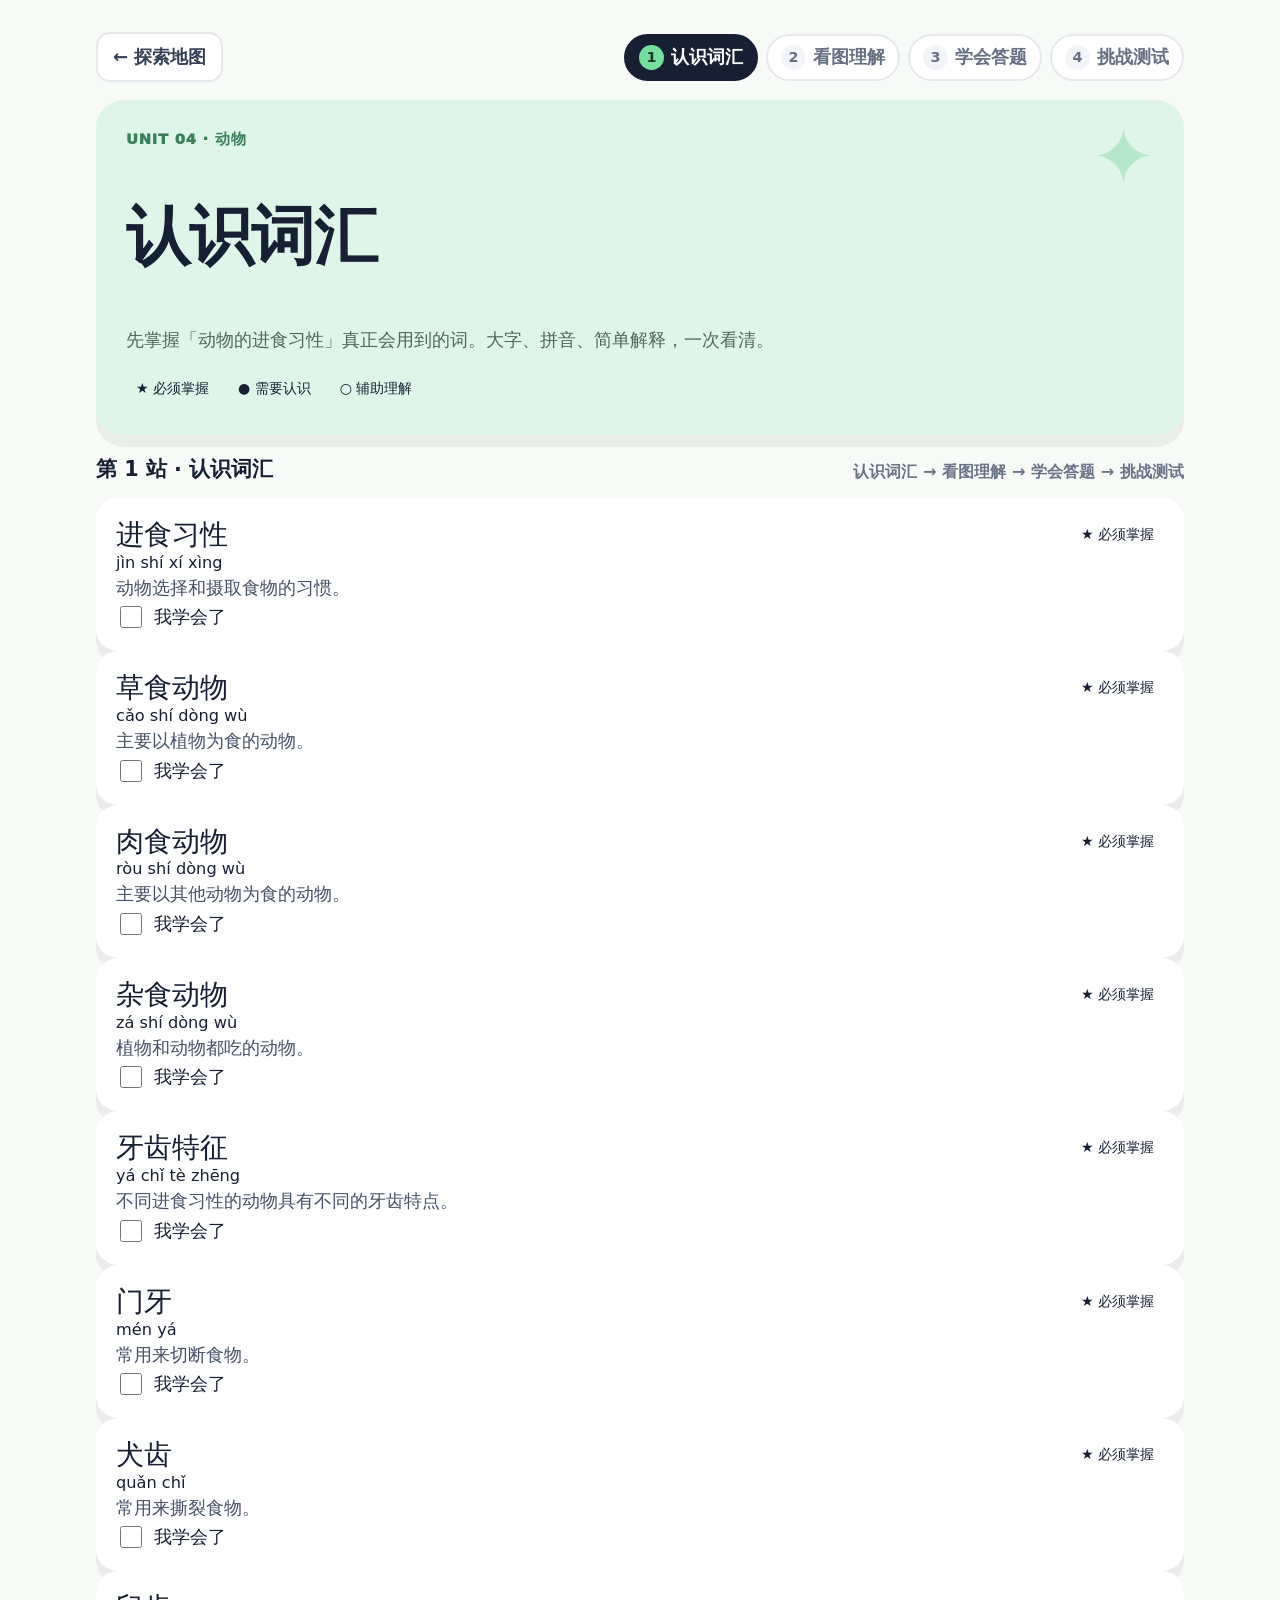
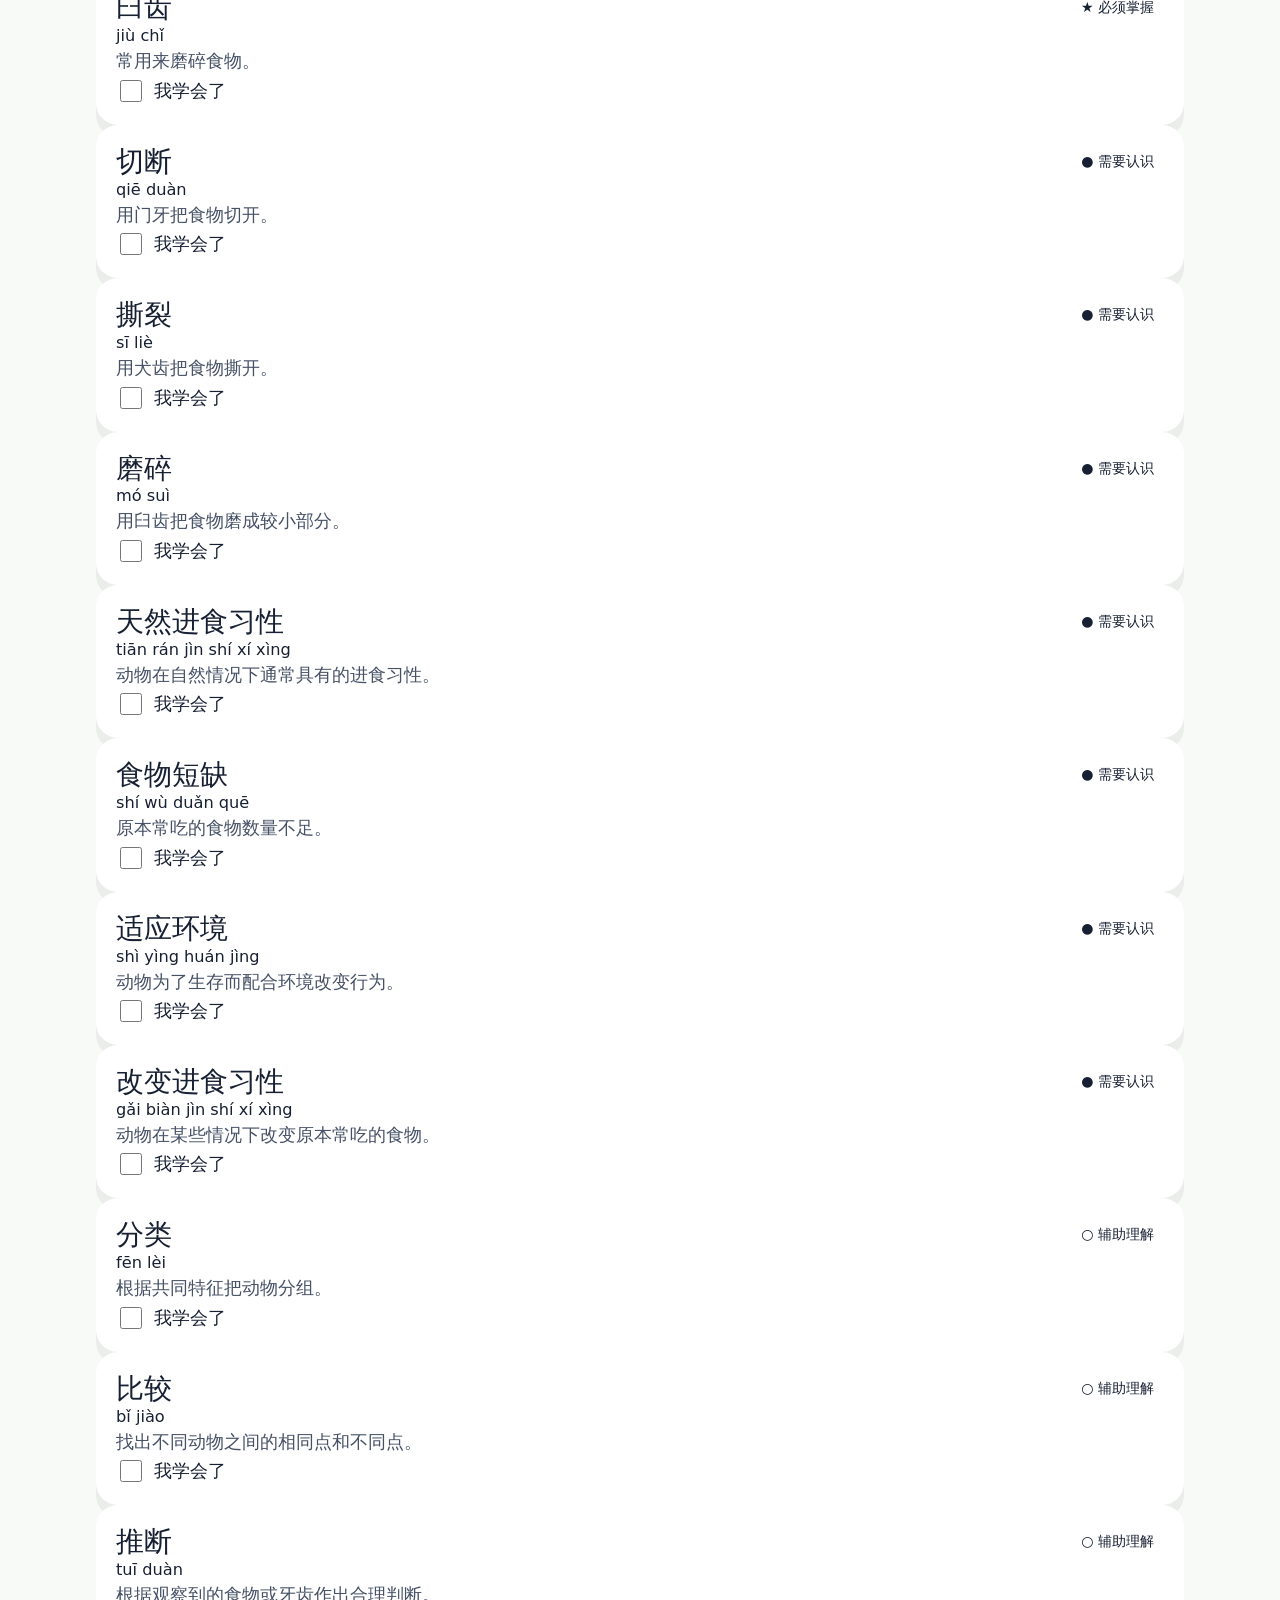
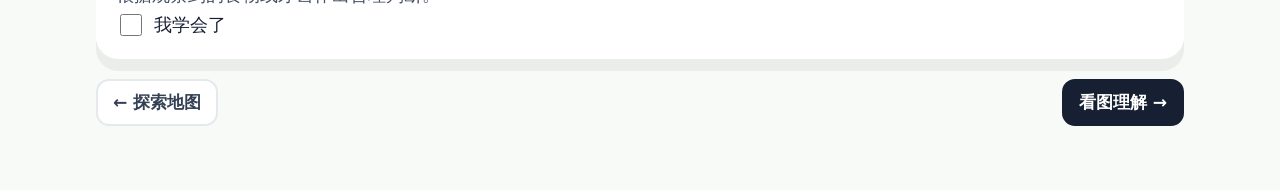
==== commit 5370e112: "Redesign unit learning pages and enlarge typography" ====
--- a/unit.html
+++ b/unit.html
@@ -1 +1 @@
-<!doctype html><html lang="zh-Hans"><head><meta charset="utf-8"><meta name="viewport" content="width=device-width,initial-scale=1"><title>三年级科学</title><style>:root{--b:#2563eb;--g:#15803d;--r:#b42318;--bg:#f6f8fb;--line:#e5e7eb;--muted:#667085}*{box-sizing:border-box}body{margin:0;font-family:system-ui,-apple-system,"PingFang SC","Microsoft YaHei",sans-serif;background:linear-gradient(#f9fbff,#f6f8fb);color:#172033}.w{max-width:1080px;margin:auto;padding:24px 16px 50px}.nav,.foot{display:flex;justify-content:space-between;gap:10px;flex-wrap:wrap;margin-bottom:18px}.btn,.tab{border:1px solid var(--line);background:#fff;color:#344054;text-decoration:none;padding:9px 13px;border-radius:11px;font-weight:800;cursor:pointer}.tabs{display:flex;gap:8px;flex-wrap:wrap}.tab.on{background:var(--b);color:#fff}.hero,.panel{background:#fff;border:1px solid var(--line);border-radius:22px;padding:24px;box-shadow:0 12px 30px #17203312;margin-bottom:18px}.k{color:var(--b);font-size:13px;font-weight:900}h1{font-size:clamp(28px,4vw,42px);margin:7px 0}.sub{color:var(--muted);line-height:1.7}.legend{display:flex;gap:8px;flex-wrap:wrap;margin-top:12px}.badge{font-size:12px;font-weight:900;padding:6px 9px;border-radius:999px}.lvA{background:#eaf2ff;color:#1d4ed8}.lvB{background:#f2f4f7;color:#475467}.lvC{background:#fff7ed;color:#9a3412}.grid{display:grid;grid-template-columns:repeat(2,1fr);gap:14px}.card{background:#fff;border:1px solid var(--line);border-radius:18px;padding:18px}.head{display:flex;justify-content:space-between;gap:10px;align-items:flex-start}.word{font-size:23px;font-weight:900}.py{color:var(--muted);font-size:14px;margin:3px 0 10px}.desc{line-height:1.65;color:#344054}.check{display:block;border-top:1px solid #eee;margin-top:12px;padding-top:10px;font-weight:800}.check input{width:18px;height:18px}.big{font-size:20px;font-weight:900;margin-bottom:7px}.box{padding:15px;border-radius:15px;background:#f8fafc;margin:10px 0;line-height:1.7}.qa{border-top:1px solid #eee;padding:16px 0}.qa:first-child{border:0}.ans{color:var(--g);font-weight:850;margin-top:7px}.choices{display:grid;grid-template-columns:1fr 1fr;gap:8px;margin-top:10px}.choice{padding:10px;border:1px solid var(--line);border-radius:11px;background:#fff;font-weight:750;text-align:left;cursor:pointer}.choice.sel{outline:2px solid #93c5fd;background:#eff6ff}.choice.correct{background:#dcfce7;border-color:#86efac}.choice.wrong{background:#fee2e2;border-color:#fecaca}.feedback{margin-top:8px;font-weight:800;line-height:1.55}.score{font-size:28px;color:var(--b);font-weight:950;margin-top:14px}.foot{margin-top:18px;margin-bottom:0}@media(max-width:680px){.grid,.choices{grid-template-columns:1fr}.hero,.panel{padding:18px}}</style></head><body><main class="w"><div class="nav"><a class="btn" href="index.html">← 首页</a><div class="tabs" id="tabs"></div></div><section class="hero"><div class="k" id="k"></div><h1 id="title"></h1><div class="sub" id="sub"></div><div class="legend" id="legend"></div></section><div id="content"></div><div class="foot" id="foot"></div></main><script src="units-data.js"></script><script>const q=new URLSearchParams(location.search),u=+q.get('u')||4,p=Math.min(4,Math.max(1,+q.get('p')||1)),d=UNITS[u];if(!d)location.href='index.html';const levelClass={must:'A',know:'B',support:'C'},levelText={must:'★ 必须掌握',know:'● 需要认识',support:'○ 辅助理解'};const getLevel=x=>x[3]||'know';document.title=`三年级科学｜Unit ${u} ${d.title}｜Page ${p}`;k.textContent=`第 ${u} 单元 · ${d.title} · Page ${p} / 4`;title.textContent=p===1?'核心词汇':p===2?'图解理解（图片稍后补）':p===3?'题目关键词':'快速复习';sub.textContent=p===1?`先掌握「${d.topic}」真正会用到的词，并按重要程度学习。`:p===2?'先理解概念之间的关系。图片之后补入，不影响现阶段学习。':p===3?'看到题目问法，先判断它要你写名称、功能、比较、原因还是关系。':'完成后立即批改，错题会显示正确答案。';legend.innerHTML=p===1?'<span class="badge lvA">★ 必须掌握</span><span class="badge lvB">● 需要认识</span><span class="badge lvC">○ 辅助理解</span>':'';tabs.innerHTML=[1,2,3,4].map(x=>`<a class="tab ${x===p?'on':''}" href="unit.html?u=${u}&p=${x}">Page ${x}</a>`).join('');const C=document.getElementById('content');if(p===1){C.innerHTML=`<section class="grid">${d.v.map((x,i)=>{const lv=getLevel(x),cl=levelClass[lv]||'B';return `<article class="card"><div class="head"><div><div class="word">${x[0]}</div><div class="py">${x[1]}</div></div><span class="badge lv${cl}">${levelText[lv]||levelText.know}</span></div><div class="desc">${x[2]}</div><label class="check"><input type="checkbox" data-i="${i}"> 我学会了</label></article>`}).join('')}</section><section class="panel"><b>本页重点：</b>先完成 ★ 必须掌握，再学习 ● 需要认识；○ 辅助理解用于帮助看懂题目和概念。</section>`;let key=`std3-u${u}-p1`,s=JSON.parse(localStorage.getItem(key)||'{}');document.querySelectorAll('input').forEach(x=>{x.checked=!!s[x.dataset.i];x.onchange=()=>{s[x.dataset.i]=x.checked;localStorage.setItem(key,JSON.stringify(s))}})}else if(p===2){C.innerHTML=`<section class="panel"><div class="big">${d.topic}</div>${d.p2.map((x,i)=>`<div class="box"><b>${i+1}.</b> ${x}</div>`).join('')}</section><section class="panel"><b>图片预留：</b>Unit ${u} 的专用教学图稍后加入；本页文字概念已经按锁定词汇同步。</section>`}else if(p===3){C.innerHTML=`<section class="panel">${d.p3.map((x,i)=>`<div class="qa"><div class="big">${i+1}. ${x[0]}</div><div class="ans">答题方向：${x[1]}</div></div>`).join('')}</section>`}else{function sampleEvenly(arr,n=10){if(arr.length<=n)return arr;return Array.from({length:n},(_,i)=>arr[Math.round(i*(arr.length-1)/(n-1))])}let must=d.v.filter(x=>getLevel(x)==='must');let pool=sampleEvenly(must,must.length>=8?10:8);if(pool.length<8){const extra=d.v.filter(x=>getLevel(x)!=='must'&&!pool.includes(x));pool=pool.concat(extra.slice(0,8-pool.length))}let qs=pool.map((x,i)=>{let candidates=d.v.filter(y=>y[0]!==x[0]);let wrong=candidates[(i*3+u)%candidates.length][0];return{q:`哪一个词最符合这个解释：${x[2]}`,a:x[0],b:wrong}});C.innerHTML=`<section class="panel"><div class="big">${qs.length} 题核心词汇检查</div><div class="sub">题目会从本单元 ★ 必须掌握词汇中均衡抽取，避免只考词表最前面的内容。</div><div id="quiz">${qs.map((z,i)=>`<div class="qa" data-a="${z.a}"><b>${i+1}. ${z.q}</b><div class="choices"><button class="choice">${z.a}</button><button class="choice">${z.b}</button></div><div class="feedback"></div></div>`).join('')}</div><button class="btn" id="mark">批改答案</button><div class="score" id="score"></div></section>`;document.querySelectorAll('.qa').forEach(e=>e.querySelectorAll('.choice').forEach(b=>b.onclick=()=>{e.querySelectorAll('.choice').forEach(x=>x.classList.remove('sel'));b.classList.add('sel');e.dataset.pick=b.textContent}));document.getElementById('mark').onclick=()=>{let n=0,all=true;document.querySelectorAll('.qa').forEach(e=>{e.querySelectorAll('.choice').forEach(b=>b.classList.remove('correct','wrong'));if(!e.dataset.pick){all=false;e.querySelector('.feedback').textContent='尚未作答';return}let ok=e.dataset.pick===e.dataset.a;if(ok)n++;e.querySelectorAll('.choice').forEach(b=>{if(b.textContent===e.dataset.a)b.classList.add('correct');else if(b.textContent===e.dataset.pick)b.classList.add('wrong')});e.querySelector('.feedback').textContent=ok?'正确':'错误。正确答案：'+e.dataset.a});document.getElementById('score').textContent=all?`${n} / ${qs.length}`:`${n} / ${qs.length}（还有题目未作答）`;if(all&&n/qs.length>=.75)localStorage.setItem(`std3-u${u}-p4`,'complete')}}document.getElementById('foot').innerHTML=`${p>1?`<a class="btn" href="unit.html?u=${u}&p=${p-1}">← Page ${p-1}</a>`:'<a class="btn" href="index.html">← 单元目录</a>'}${p<4?`<a class="btn" href="unit.html?u=${u}&p=${p+1}">Page ${p+1} →</a>`:'<a class="btn" href="index.html">完成 · 返回首页</a>'}`;</script></body></html>+<!doctype html><html lang="zh-Hans"><head><meta charset="utf-8"><meta name="viewport" content="width=device-width,initial-scale=1"><title>三年级科学探索站</title><link rel="stylesheet" href="theme.css"><style>*{box-sizing:border-box}.w{max-width:1120px;margin:auto;padding:24px 16px 56px}.topbar{display:flex;justify-content:space-between;align-items:center;gap:14px;margin-bottom:18px}.home{display:inline-flex;align-items:center;gap:8px;text-decoration:none;color:#344054;font-weight:900;background:#fff;border:2px solid #e5e9ee;border-radius:14px;padding:11px 15px}.journey{display:flex;gap:8px;flex-wrap:wrap}.step{display:flex;align-items:center;gap:7px;text-decoration:none;color:#657083;background:#fff;border:2px solid #e5e9ee;border-radius:999px;padding:9px 13px;font-weight:900}.step span{width:25px;height:25px;border-radius:50%;display:grid;place-items:center;background:#f2f4f7;font-size:.8rem}.step.on{background:#172033;color:#fff;border-color:#172033}.step.on span{background:#76df9f;color:#173926}.hero{background:#dff5e9!important;padding:30px!important;margin-bottom:20px!important;position:relative;overflow:hidden}.hero:after{content:'✦';position:absolute;right:28px;top:12px;font-size:78px;color:#b7e7cb}.k{color:#39805b!important;font-weight:950!important}.sub{max-width:760px;color:#4e675a!important}.legend{display:flex;gap:9px;flex-wrap:wrap;margin-top:16px}.contentTitle{display:flex;justify-content:space-between;align-items:end;gap:12px;margin:6px 0 15px}.contentTitle strong{font-size:1.15rem}.grid{grid-template-columns:repeat(2,1fr)!important}.card{padding:20px!important;background:#fff!important;transition:.16s}.card:hover{transform:translateY(-2px)}.head{display:flex;justify-content:space-between;gap:10px;align-items:flex-start}.desc{color:#465166!important}.check{display:flex!important;gap:9px;align-items:center}.panel{background:#fff!important;padding:24px!important}.box{background:#f8fafc!important;border:2px solid #edf0f3;border-radius:18px!important;padding:18px!important}.qa{border-top:2px solid #f0f2f4!important}.ans{background:#eef9f2;padding:10px 12px;border-radius:12px;color:#28724a!important}.choices{display:grid;grid-template-columns:1fr 1fr;gap:10px;margin-top:12px}.choice{text-align:left!important}.actions{display:flex;gap:10px;flex-wrap:wrap;margin-top:16px}.btn{border:2px solid #e5e9ee;background:#fff;color:#344054;padding:10px 15px;border-radius:13px;font-weight:900;text-decoration:none;cursor:pointer}.primary{background:#172033;color:#fff;border-color:#172033}.saved{margin-top:12px;padding:13px 15px;border-radius:14px;background:#ecfdf3;color:#166534;font-weight:850;display:none}.saved.show{display:block}.foot{display:flex;justify-content:space-between;gap:12px;flex-wrap:wrap;margin-top:20px}.routeNote{font-size:.9rem;color:#687386;font-weight:800}@media(max-width:760px){.topbar{align-items:flex-start;flex-direction:column}.journey{width:100%}.step{flex:1;justify-content:center;padding:8px}.step b{display:none}.grid,.choices{grid-template-columns:1fr!important}.hero{padding:22px!important}.hero:after{font-size:52px}.contentTitle{align-items:flex-start;flex-direction:column}}</style></head><body><main class="w"><div class="topbar"><a class="home" href="index.html">← 探索地图</a><nav class="journey" id="tabs"></nav></div><section class="hero"><div class="k" id="k"></div><h1 id="title"></h1><div class="sub" id="sub"></div><div class="legend" id="legend"></div></section><div class="contentTitle"><strong id="stageTitle"></strong><span class="routeNote">认识词汇 → 看图理解 → 学会答题 → 挑战测试</span></div><div id="content"></div><div class="foot" id="foot"></div></main><script src="units-data.js"></script><script>const q=new URLSearchParams(location.search),u=Number(q.get('u')||4),rawP=Number(q.get('p')||1),p=Number.isFinite(rawP)?Math.min(4,Math.max(1,rawP)):1,d=UNITS[u];if(!d){location.replace('index.html');throw new Error('Invalid unit')}const names=['认识词汇','看图理解','学会答题','挑战测试'],levelClass={must:'A',know:'B',support:'C'},levelText={must:'★ 必须掌握',know:'● 需要认识',support:'○ 辅助理解'},getLevel=x=>x[3]||'know';document.title=`三年级科学｜Unit ${u} ${d.title}｜${names[p-1]}`;k.textContent=`UNIT ${String(u).padStart(2,'0')} · ${d.title}`;title.textContent=names[p-1];stageTitle.textContent=`第 ${p} 站 · ${names[p-1]}`;sub.textContent=p===1?`先掌握「${d.topic}」真正会用到的词。大字、拼音、简单解释，一次看清。`:p===2?'把生字和科学概念连起来。先看关系，再记答案。':p===3?'练习考试常见问法，看到关键词就知道应该写什么。':'完成挑战后立即批改；达到 75% 或以上，就点亮这个单元。';legend.innerHTML=p===1?'<span class="badge lvA">★ 必须掌握</span><span class="badge lvB">● 需要认识</span><span class="badge lvC">○ 辅助理解</span>':'';tabs.innerHTML=[1,2,3,4].map(x=>`<a class="step ${x===p?'on':''}" href="unit.html?u=${u}&p=${x}"><span>${x}</span><b>${names[x-1]}</b></a>`).join('');const C=document.getElementById('content');if(p===1){C.innerHTML=`<section class="grid">${d.v.map((x,i)=>{const lv=getLevel(x),cl=levelClass[lv]||'B';return `<article class="card"><div class="head"><div><div class="word">${x[0]}</div><div class="py">${x[1]}</div></div><span class="badge lv${cl}">${levelText[lv]||levelText.know}</span></div><div class="desc">${x[2]}</div><label class="check"><input type="checkbox" data-i="${i}"> 我学会了</label></article>`}).join('')}</section>`;const key=`std3-u${u}-p1`;let s={};try{s=JSON.parse(localStorage.getItem(key)||'{}')}catch(e){}document.querySelectorAll('input').forEach(x=>{x.checked=!!s[x.dataset.i];x.onchange=()=>{s[x.dataset.i]=x.checked;localStorage.setItem(key,JSON.stringify(s))}})}else if(p===2){C.innerHTML=`<section class="panel"><div class="big">${d.topic}</div>${d.p2.map((x,i)=>`<div class="box"><b>${i+1}.</b> ${x}</div>`).join('')}</section>`}else if(p===3){C.innerHTML=`<section class="panel">${d.p3.map((x,i)=>`<div class="qa"><div class="big">${i+1}. ${x[0]}</div><div class="ans">答题方向：${x[1]}</div></div>`).join('')}</section>`}else{function sampleEvenly(arr,n=10){if(arr.length<=n)return arr;return Array.from({length:n},(_,i)=>arr[Math.round(i*(arr.length-1)/(n-1))])}let must=d.v.filter(x=>getLevel(x)==='must'),pool=sampleEvenly(must,must.length>=8?10:8);if(pool.length<8){const extra=d.v.filter(x=>getLevel(x)!=='must'&&!pool.includes(x));pool=pool.concat(extra.slice(0,8-pool.length))}const qs=pool.map((x,i)=>{const candidates=d.v.filter(y=>y[0]!==x[0]),wrong=candidates[(i*3+u)%candidates.length][0];return{q:`哪一个词最符合这个解释：${x[2]}`,a:x[0],b:wrong}}),key=`std3-u${u}-p4`;C.innerHTML=`<section class="panel"><div class="big">${qs.length} 题挑战</div><div class="sub">全部作答后再批改。达到 75% 或以上即可完成本单元。</div><div id="quiz">${qs.map((z,i)=>`<div class="qa" data-a="${z.a}"><b>${i+1}. ${z.q}</b><div class="choices"><button class="choice">${z.a}</button><button class="choice">${z.b}</button></div><div class="feedback"></div></div>`).join('')}</div><div class="actions"><button class="btn primary" id="mark">批改答案</button><button class="btn" id="reset">重新作答</button></div><div class="score" id="score"></div><div class="saved" id="saved"></div></section>`;const rows=[...document.querySelectorAll('.qa')];rows.forEach(e=>e.querySelectorAll('.choice').forEach(b=>b.onclick=()=>{e.querySelectorAll('.choice').forEach(x=>x.classList.remove('sel'));b.classList.add('sel');e.dataset.pick=b.textContent}));function readSaved(){const raw=localStorage.getItem(key);if(!raw)return null;if(raw==='complete')return{completed:true};try{return JSON.parse(raw)}catch(e){return null}}const old=readSaved();if(old?.completed){saved.textContent=Number.isFinite(old.score)?`上次得分：${old.score} / ${old.total}，本单元已完成。`:'本单元之前已完成。';saved.classList.add('show')}mark.onclick=()=>{let n=0,all=true;rows.forEach(e=>{e.querySelectorAll('.choice').forEach(b=>b.classList.remove('correct','wrong'));const f=e.querySelector('.feedback');if(!e.dataset.pick){all=false;f.textContent='尚未作答';return}const ok=e.dataset.pick===e.dataset.a;if(ok)n++;e.querySelectorAll('.choice').forEach(b=>{if(b.textContent===e.dataset.a)b.classList.add('correct');else if(b.textContent===e.dataset.pick)b.classList.add('wrong')});f.textContent=ok?'正确':'错误。正确答案：'+e.dataset.a});score.textContent=all?`${n} / ${qs.length}`:`${n} / ${qs.length}（还有题目未作答）`;if(all){const completed=n/qs.length>=.75;localStorage.setItem(key,JSON.stringify({score:n,total:qs.length,completed}));saved.textContent=completed?'挑战完成，本单元已经点亮。':'还差一点，请订正后重新挑战。';saved.classList.add('show')}};reset.onclick=()=>{rows.forEach(e=>{delete e.dataset.pick;e.querySelectorAll('.choice').forEach(b=>b.classList.remove('sel','correct','wrong'));e.querySelector('.feedback').textContent=''});score.textContent='';saved.classList.remove('show');saved.textContent='';localStorage.removeItem(key)}}foot.innerHTML=`${p>1?`<a class="btn" href="unit.html?u=${u}&p=${p-1}">← ${names[p-2]}</a>`:'<a class="btn" href="index.html">← 探索地图</a>'}${p<4?`<a class="btn primary" href="unit.html?u=${u}&p=${p+1}">${names[p]} →</a>`:'<a class="btn primary" href="index.html">完成 · 返回探索地图</a>'}`;</script></body></html>
--- a/theme.css
+++ b/theme.css
@@ -0,0 +1 @@
+:root{--science-ink:#172033;--science-muted:#667085;--science-line:#e5e9ee;--science-green:#23a566;--science-green-soft:#ddf6e8;--science-blue:#5d9ff2;--science-blue-soft:#e4efff;--science-yellow:#ffd45f;--science-yellow-soft:#fff1bd;--science-red-soft:#ffe1df;--science-violet-soft:#e9e2ff;--science-shadow:0 12px 0 rgba(23,32,51,.055)}html{font-size:18px}body{background:#f8faf7!important;color:var(--science-ink)!important;font-family:system-ui,-apple-system,"PingFang SC","Microsoft YaHei",sans-serif!important}h1{font-size:clamp(2.2rem,5vw,3.6rem)!important;line-height:1.08!important;letter-spacing:-.02em}h2{font-size:1.55rem!important}h3{font-size:1.28rem!important}.sub,.desc,.box,.ans,.qt,.feedback,.note,.wrong,.wrongbox,p{font-size:1rem!important;line-height:1.75!important}.word{font-size:1.55rem!important;line-height:1.25}.pinyin,.py{font-size:.9rem!important}.btn,.tab,.choice,.tag{font-size:.95rem!important;min-height:46px!important;display:inline-flex;align-items:center;justify-content:center}.hero,.panel,.card{border-width:2px!important;border-color:var(--science-line)!important;box-shadow:var(--science-shadow)!important}.hero{border-radius:28px!important}.panel{border-radius:24px!important}.card{border-radius:22px!important}.choice{border-width:2px!important;border-radius:15px!important;padding:13px 15px!important}.choice:hover{transform:translateY(-1px)}.choice.correct{background:#dcf7e7!important;border-color:#8bd6aa!important}.choice.wrong{background:#ffe1df!important;border-color:#f0aaa4!important}.check{font-size:.98rem!important}.check input{width:22px!important;height:22px!important}.level,.badge{font-size:.78rem!important;padding:7px 10px!important}.track{height:12px!important}.bar{border-radius:99px}.kicker,.k,.ey{font-size:.82rem!important;letter-spacing:.05em}.grid{gap:18px!important}.qa{padding:20px 0!important}.big{font-size:1.25rem!important}.result,.score{font-size:1.8rem!important}.nav,.top{gap:14px!important}.footer,.foot{gap:12px!important}@media(max-width:700px){html{font-size:17px}.btn,.tab,.choice{width:auto;min-height:48px!important}.hero,.panel{padding:20px!important}.word{font-size:1.45rem!important}}
